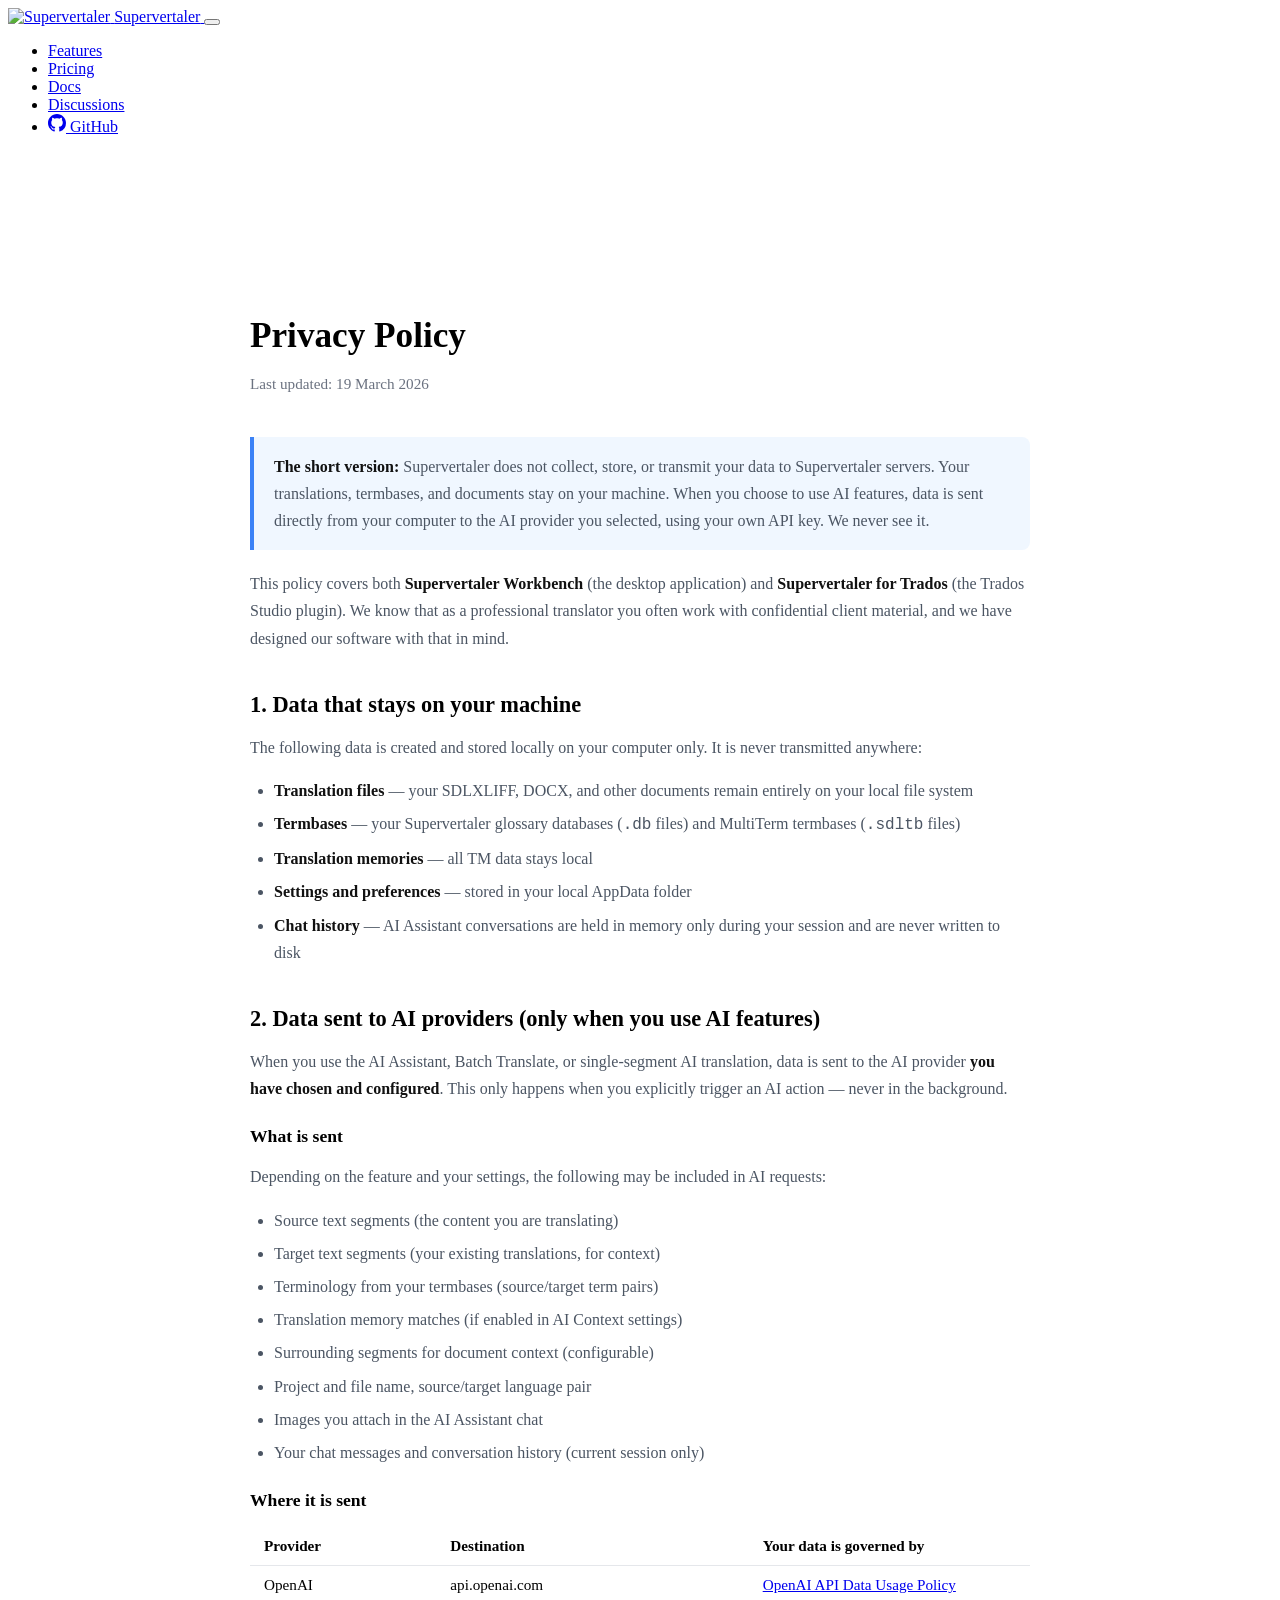
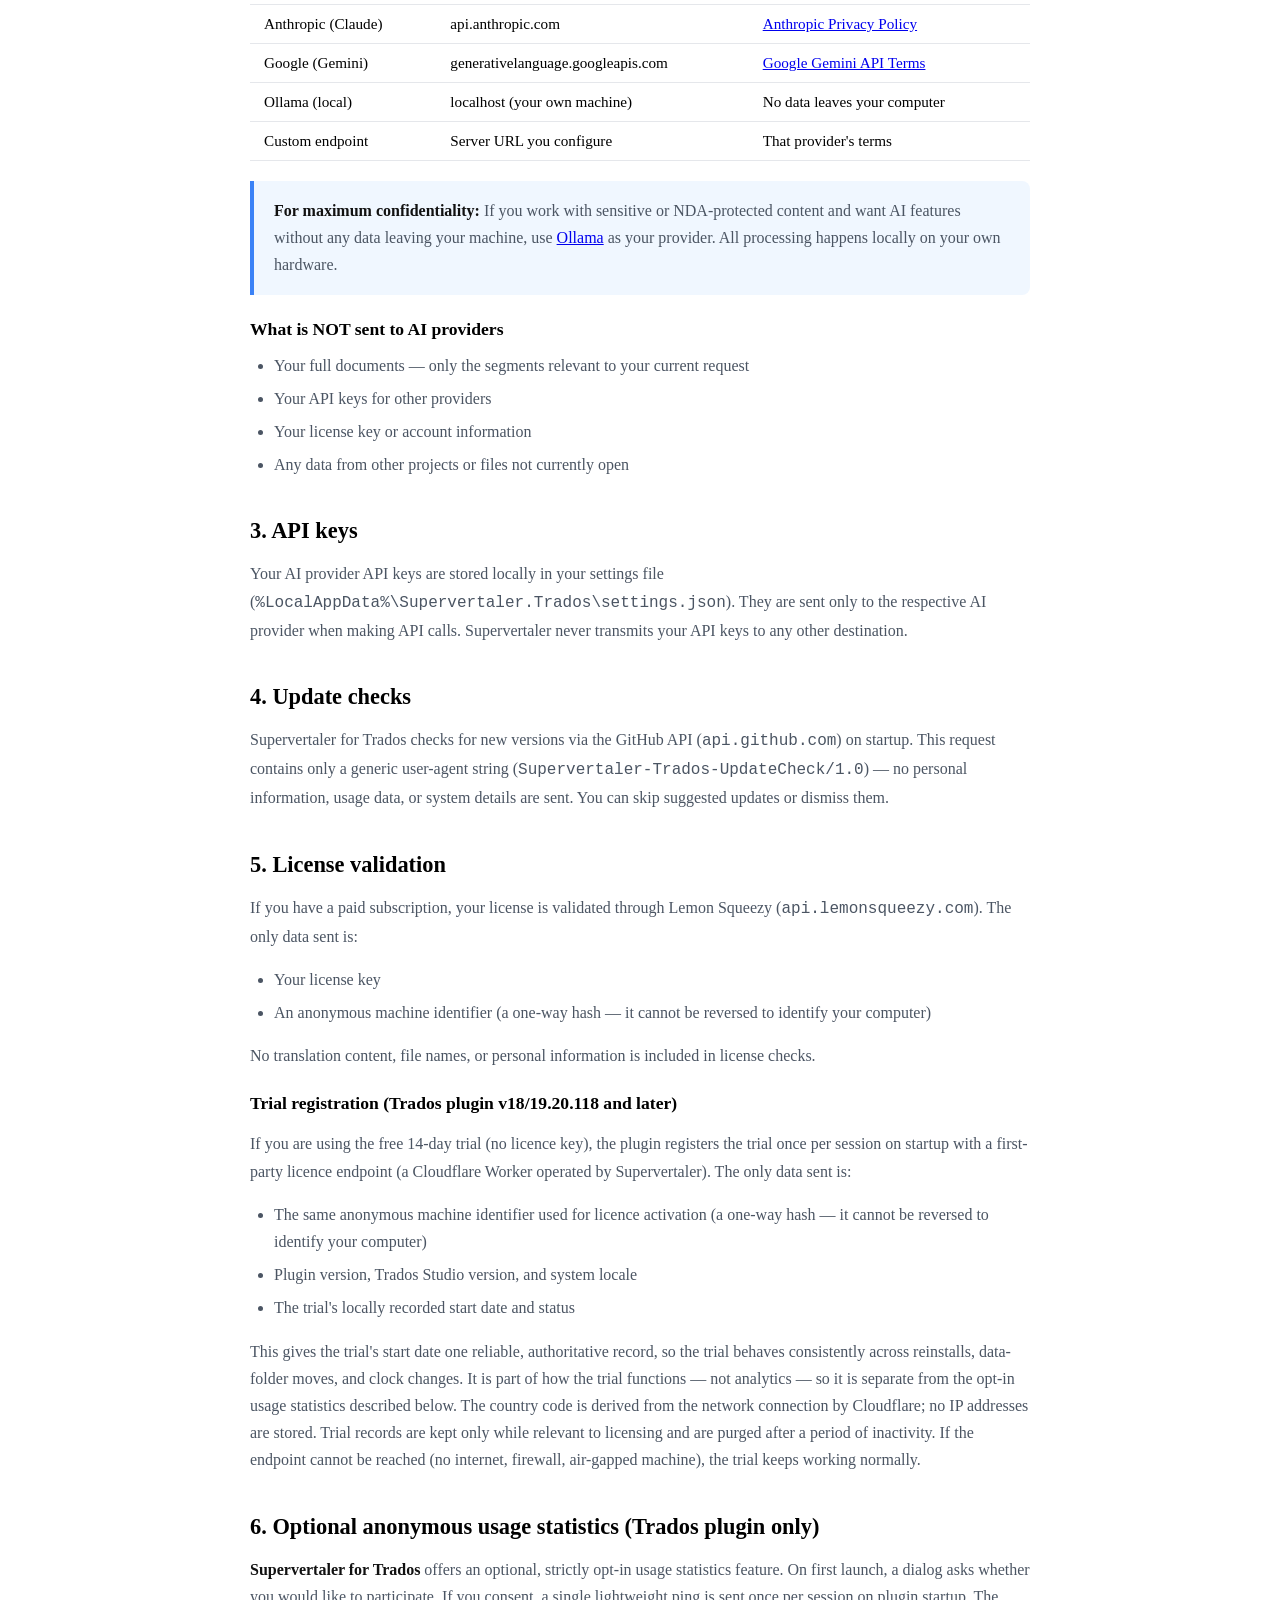
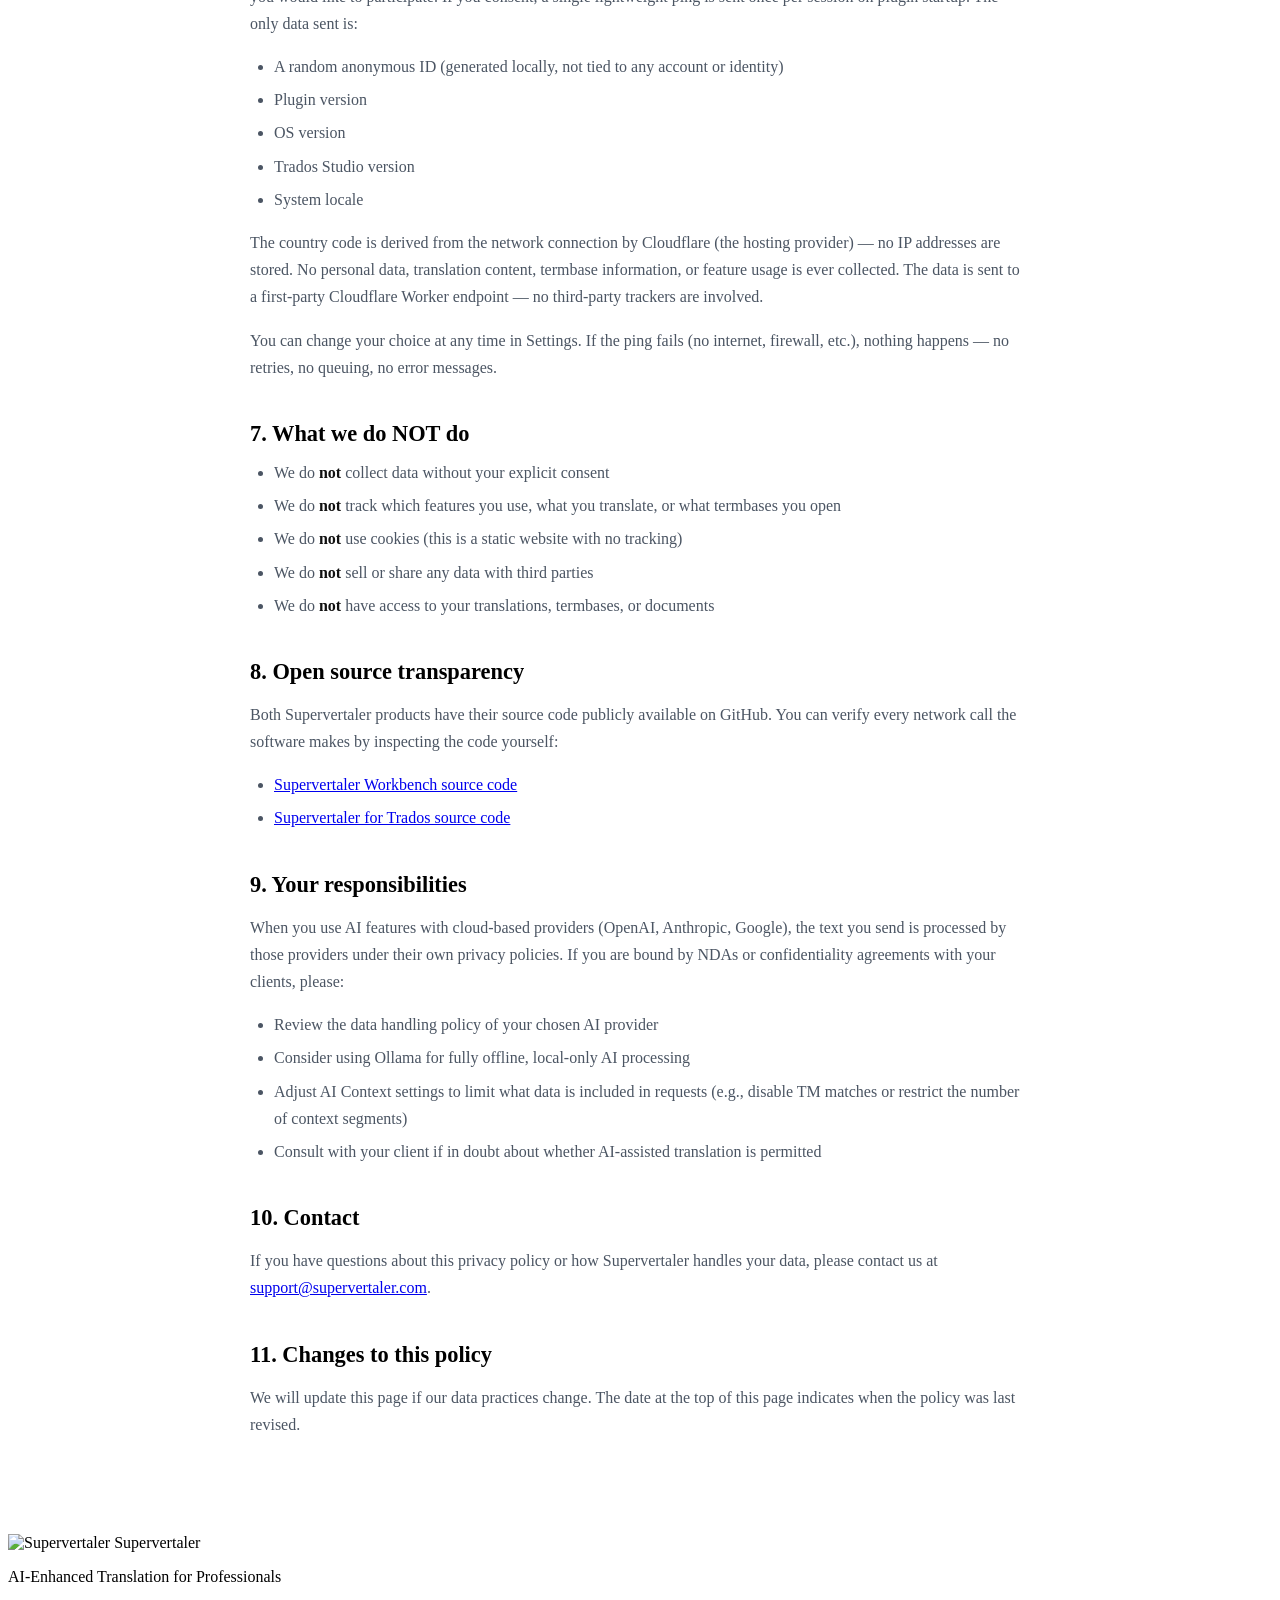
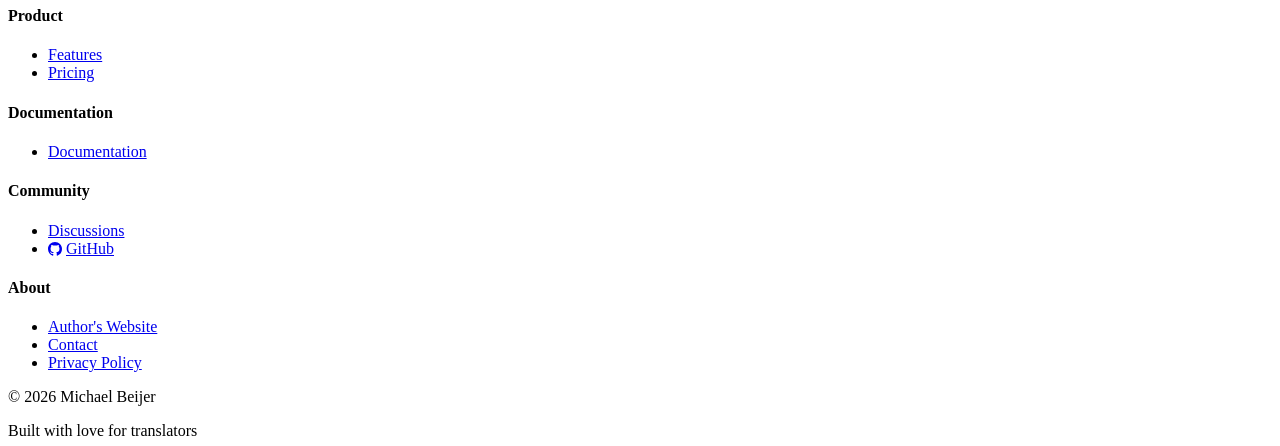
==== docs/privacy/index.html @ cf91b393 "Website: one product on the front page, not a choice between two supervertaler.com presented Workben" ====
<!DOCTYPE html>
<html lang="en">

<head>
    <meta charset="UTF-8">
    <meta name="viewport" content="width=device-width, initial-scale=1.0">
    <meta name="description"
        content="Supervertaler Privacy Policy - How we handle your data, what stays on your machine, and what is sent to third-party AI providers.">
    <meta name="author" content="Michael Beijer">

    <title>Privacy Policy - Supervertaler</title>

    <!-- Favicons -->
    <link rel="icon" type="image/x-icon" href="../favicon.ico">
    <link rel="apple-touch-icon" href="../apple-touch-icon.png">
    <link rel="manifest" href="../site.webmanifest">

    <link rel="stylesheet" href="../styles.css?v=2.0.0">
    <link rel="preconnect" href="https://fonts.googleapis.com">
    <link rel="preconnect" href="https://fonts.gstatic.com" crossorigin>
    <link href="https://fonts.googleapis.com/css2?family=Inter:wght@300;400;500;600;700;800&display=swap"
        rel="stylesheet">
    <style>
        .privacy-content { max-width: 780px; margin: 0 auto; padding: 140px 20px 80px; }
        .privacy-content h1 { font-size: 2.2rem; margin-bottom: 8px; }
        .privacy-content .last-updated { color: var(--text-secondary, #6b7280); margin-bottom: 40px; font-size: 0.95rem; }
        .privacy-content h2 { font-size: 1.4rem; margin-top: 40px; margin-bottom: 12px; color: var(--text-primary); }
        .privacy-content h3 { font-size: 1.1rem; margin-top: 24px; margin-bottom: 8px; }
        .privacy-content p, .privacy-content li { font-size: 1rem; line-height: 1.7; color: var(--text-secondary, #4b5563); }
        .privacy-content ul { padding-left: 24px; margin: 12px 0; }
        .privacy-content li { margin-bottom: 6px; }
        .privacy-content strong { color: var(--text-primary, #111); }
        .privacy-content .highlight-box { background: var(--surface, #f0f7ff); border-left: 4px solid var(--primary, #3b82f6); padding: 16px 20px; border-radius: 0 8px 8px 0; margin: 20px 0; }
        .privacy-content .highlight-box p { margin: 0; }
        .privacy-content table { width: 100%; border-collapse: collapse; margin: 16px 0; font-size: 0.95rem; }
        .privacy-content th, .privacy-content td { text-align: left; padding: 10px 14px; border-bottom: 1px solid var(--border, #e5e7eb); }
        .privacy-content th { color: var(--text-primary); font-weight: 600; }
        .privacy-content td { color: var(--text-secondary); }
    </style>
</head>

<body>
    <!-- Navigation -->
    <nav class="navbar" id="top">
        <div class="container">
            <a href="../" class="nav-brand">
                <img src="../sv-icon.svg" alt="Supervertaler" class="logo-img" width="40" height="40">
                <span class="brand-name">Supervertaler</span>
            </a>
            <button class="mobile-menu-toggle" aria-label="Toggle menu">
                <span></span>
                <span></span>
                <span></span>
            </button>
            <ul class="nav-menu">
                <li><a href="/#features">Features</a></li>
                <li><a href="/#pricing">Pricing</a></li>
                <li><a href="https://docs.supervertaler.com/trados/" target="_blank">Docs</a></li>
                <li><a href="https://github.com/orgs/Supervertaler/discussions" target="_blank">Discussions</a></li>
                <li class="nav-action">
                    <a href="https://github.com/Supervertaler/Supervertaler-for-Trados" target="_blank"
                        class="nav-icon-link" aria-label="GitHub Repository">
                        <svg class="nav-icon" width="18" height="18" viewBox="0 0 16 16" fill="currentColor"
                            aria-hidden="true" focusable="false">
                            <path
                                d="M8 0C3.58 0 0 3.58 0 8c0 3.54 2.29 6.53 5.47 7.59.4.07.55-.17.55-.38 0-.19-.01-.82-.01-1.49-2.01.37-2.53-.49-2.69-.94-.09-.23-.48-.94-.82-1.13-.28-.15-.68-.52-.01-.53.63-.01 1.08.58 1.23.82.72 1.21 1.87.87 2.33.66.07-.52.28-.87.51-1.07-1.78-.2-3.64-.89-3.64-3.95 0-.87.31-1.59.82-2.15-.08-.2-.36-1.02.08-2.12 0 0 .67-.21 2.2.82.64-.18 1.32-.27 2-.27.68 0 1.36.09 2 .27 1.53-1.04 2.2-.82 2.2-.82.44 1.1.16 1.92.08 2.12.51.56.82 1.27.82 2.15 0 3.07-1.87 3.75-3.65 3.95.29.25.54.73.54 1.48 0 1.07-.01 1.93-.01 2.2 0 .21.15.46.55.38A8.013 8.013 0 0016 8c0-4.42-3.58-8-8-8z" />
                        </svg> GitHub
                    </a>
                </li>
            </ul>
        </div>
    </nav>

    <div class="privacy-content">
        <h1>Privacy Policy</h1>
        <p class="last-updated">Last updated: 19 March 2026</p>

        <div class="highlight-box">
            <p><strong>The short version:</strong> Supervertaler does not collect, store, or transmit your data to
                Supervertaler servers. Your translations, termbases, and documents stay on your machine. When you
                choose to use AI features, data is sent directly from your computer to the AI provider you selected,
                using your own API key. We never see it.</p>
        </div>

        <p>This policy covers both <strong>Supervertaler Workbench</strong> (the desktop application) and
            <strong>Supervertaler for Trados</strong> (the Trados Studio plugin). We know that as a professional
            translator you often work with confidential client material, and we have designed our software with that
            in mind.</p>

        <h2>1. Data that stays on your machine</h2>

        <p>The following data is created and stored locally on your computer only. It is never transmitted anywhere:</p>

        <ul>
            <li><strong>Translation files</strong> &mdash; your SDLXLIFF, DOCX, and other documents remain entirely
                on your local file system</li>
            <li><strong>Termbases</strong> &mdash; your Supervertaler glossary databases (<code>.db</code> files) and
                MultiTerm termbases (<code>.sdltb</code> files)</li>
            <li><strong>Translation memories</strong> &mdash; all TM data stays local</li>
            <li><strong>Settings and preferences</strong> &mdash; stored in your local AppData folder</li>
            <li><strong>Chat history</strong> &mdash; AI Assistant conversations are held in memory only during your
                session and are never written to disk</li>
        </ul>

        <h2>2. Data sent to AI providers (only when you use AI features)</h2>

        <p>When you use the AI Assistant, Batch Translate, or single-segment AI translation, data is sent to the AI
            provider <strong>you have chosen and configured</strong>. This only happens when you explicitly trigger
            an AI action &mdash; never in the background.</p>

        <h3>What is sent</h3>

        <p>Depending on the feature and your settings, the following may be included in AI requests:</p>

        <ul>
            <li>Source text segments (the content you are translating)</li>
            <li>Target text segments (your existing translations, for context)</li>
            <li>Terminology from your termbases (source/target term pairs)</li>
            <li>Translation memory matches (if enabled in AI Context settings)</li>
            <li>Surrounding segments for document context (configurable)</li>
            <li>Project and file name, source/target language pair</li>
            <li>Images you attach in the AI Assistant chat</li>
            <li>Your chat messages and conversation history (current session only)</li>
        </ul>

        <h3>Where it is sent</h3>

        <table>
            <thead>
                <tr>
                    <th>Provider</th>
                    <th>Destination</th>
                    <th>Your data is governed by</th>
                </tr>
            </thead>
            <tbody>
                <tr>
                    <td>OpenAI</td>
                    <td>api.openai.com</td>
                    <td><a href="https://openai.com/policies/api-data-usage-policies" target="_blank" rel="noopener">OpenAI API Data Usage Policy</a></td>
                </tr>
                <tr>
                    <td>Anthropic (Claude)</td>
                    <td>api.anthropic.com</td>
                    <td><a href="https://www.anthropic.com/policies/privacy" target="_blank" rel="noopener">Anthropic Privacy Policy</a></td>
                </tr>
                <tr>
                    <td>Google (Gemini)</td>
                    <td>generativelanguage.googleapis.com</td>
                    <td><a href="https://ai.google.dev/gemini-api/terms" target="_blank" rel="noopener">Google Gemini API Terms</a></td>
                </tr>
                <tr>
                    <td>Ollama (local)</td>
                    <td>localhost (your own machine)</td>
                    <td>No data leaves your computer</td>
                </tr>
                <tr>
                    <td>Custom endpoint</td>
                    <td>Server URL you configure</td>
                    <td>That provider's terms</td>
                </tr>
            </tbody>
        </table>

        <div class="highlight-box">
            <p><strong>For maximum confidentiality:</strong> If you work with sensitive or NDA-protected content and
                want AI features without any data leaving your machine, use
                <a href="https://ollama.com" target="_blank" rel="noopener">Ollama</a> as your provider. All
                processing happens locally on your own hardware.</p>
        </div>

        <h3>What is NOT sent to AI providers</h3>

        <ul>
            <li>Your full documents &mdash; only the segments relevant to your current request</li>
            <li>Your API keys for other providers</li>
            <li>Your license key or account information</li>
            <li>Any data from other projects or files not currently open</li>
        </ul>

        <h2>3. API keys</h2>

        <p>Your AI provider API keys are stored locally in your settings file
            (<code>%LocalAppData%\Supervertaler.Trados\settings.json</code>). They are sent only to
            the respective AI provider when making API calls. Supervertaler never transmits your API keys to
            any other destination.</p>

        <h2>4. Update checks</h2>

        <p>Supervertaler for Trados checks for new versions via the GitHub API
            (<code>api.github.com</code>) on startup. This request contains only a generic user-agent string
            (<code>Supervertaler-Trados-UpdateCheck/1.0</code>) &mdash; no personal information, usage data, or
            system details are sent. You can skip suggested updates or dismiss them.</p>

        <h2>5. License validation</h2>

        <p>If you have a paid subscription, your license is validated through Lemon Squeezy
            (<code>api.lemonsqueezy.com</code>). The only data sent is:</p>

        <ul>
            <li>Your license key</li>
            <li>An anonymous machine identifier (a one-way hash &mdash; it cannot be reversed to identify your
                computer)</li>
        </ul>

        <p>No translation content, file names, or personal information is included in license checks.</p>

        <h3>Trial registration (Trados plugin v18/19.20.118 and later)</h3>

        <p>If you are using the free 14-day trial (no licence key), the plugin registers the trial once
            per session on startup with a first-party licence endpoint (a Cloudflare Worker operated by
            Supervertaler). The only data sent is:</p>

        <ul>
            <li>The same anonymous machine identifier used for licence activation (a one-way hash &mdash;
                it cannot be reversed to identify your computer)</li>
            <li>Plugin version, Trados Studio version, and system locale</li>
            <li>The trial's locally recorded start date and status</li>
        </ul>

        <p>This gives the trial's start date one reliable, authoritative record, so the trial behaves
            consistently across reinstalls, data-folder moves, and clock changes. It is part of how the
            trial functions &mdash; not analytics &mdash; so it is separate from the opt-in usage
            statistics described below. The country code is derived from the network connection by
            Cloudflare; no IP addresses are stored. Trial records are kept only while relevant to
            licensing and are purged after a period of inactivity. If the endpoint cannot be reached
            (no internet, firewall, air-gapped machine), the trial keeps working normally.</p>

        <h2>6. Optional anonymous usage statistics (Trados plugin only)</h2>

        <p><strong>Supervertaler for Trados</strong> offers an optional, strictly opt-in usage statistics feature.
            On first launch, a dialog asks whether you would like to participate. If you consent, a single
            lightweight ping is sent once per session on plugin startup. The only data sent is:</p>

        <ul>
            <li>A random anonymous ID (generated locally, not tied to any account or identity)</li>
            <li>Plugin version</li>
            <li>OS version</li>
            <li>Trados Studio version</li>
            <li>System locale</li>
        </ul>

        <p>The country code is derived from the network connection by Cloudflare (the hosting provider) &mdash;
            no IP addresses are stored. No personal data, translation content, termbase information, or
            feature usage is ever collected. The data is sent to a first-party Cloudflare Worker endpoint
            &mdash; no third-party trackers are involved.</p>

        <p>You can change your choice at any time in Settings. If the ping fails (no internet, firewall, etc.),
            nothing happens &mdash; no retries, no queuing, no error messages.</p>

        <h2>7. What we do NOT do</h2>

        <ul>
            <li>We do <strong>not</strong> collect data without your explicit consent</li>
            <li>We do <strong>not</strong> track which features you use, what you translate, or what termbases you open</li>
            <li>We do <strong>not</strong> use cookies (this is a static website with no tracking)</li>
            <li>We do <strong>not</strong> sell or share any data with third parties</li>
            <li>We do <strong>not</strong> have access to your translations, termbases, or documents</li>
        </ul>

        <h2>8. Open source transparency</h2>

        <p>Both Supervertaler products have their source code publicly available on GitHub. You can verify every
            network call the software makes by inspecting the code yourself:</p>

        <ul>
            <li><a href="https://github.com/Supervertaler/Supervertaler-Workbench" target="_blank"
                    rel="noopener">Supervertaler Workbench source code</a></li>
            <li><a href="https://github.com/Supervertaler/Supervertaler-for-Trados" target="_blank"
                    rel="noopener">Supervertaler for Trados source code</a></li>
        </ul>

        <h2>9. Your responsibilities</h2>

        <p>When you use AI features with cloud-based providers (OpenAI, Anthropic, Google), the text you send is
            processed by those providers under their own privacy policies. If you are bound by NDAs or
            confidentiality agreements with your clients, please:</p>

        <ul>
            <li>Review the data handling policy of your chosen AI provider</li>
            <li>Consider using Ollama for fully offline, local-only AI processing</li>
            <li>Adjust AI Context settings to limit what data is included in requests (e.g., disable TM matches
                or restrict the number of context segments)</li>
            <li>Consult with your client if in doubt about whether AI-assisted translation is permitted</li>
        </ul>

        <h2>10. Contact</h2>

        <p>If you have questions about this privacy policy or how Supervertaler handles your data, please contact
            us at <a href="mailto:support@supervertaler.com">support@supervertaler.com</a>.</p>

        <h2>11. Changes to this policy</h2>

        <p>We will update this page if our data practices change. The date at the top of this page indicates when
            the policy was last revised.</p>
    </div>

    <footer class="footer">
        <div class="container">
            <div class="footer-content">
                <div class="footer-brand">
                    <img src="../sv-icon.svg" alt="Supervertaler" class="logo-img" width="32" height="32">
                    <span class="brand-name">Supervertaler</span>
                    <p class="footer-tagline">AI-Enhanced Translation for Professionals</p>
                </div>
                <div class="footer-links">
                    <div class="footer-column">
                        <h4>Product</h4>
                        <ul>
                            <li><a href="/#features">Features</a></li>
                            <li><a href="/#pricing">Pricing</a></li>
                        </ul>
                    </div>
                    <div class="footer-column">
                        <h4>Documentation</h4>
                        <ul>
                            <li><a href="https://docs.supervertaler.com/trados/" target="_blank">Documentation</a></li>
                        </ul>
                    </div>
                    <div class="footer-column">
                        <h4>Community</h4>
                        <ul>
                            <li><a href="https://github.com/orgs/Supervertaler/discussions" target="_blank" title="Supervertaler Discussions">Discussions</a></li>
                            <li><a href="https://github.com/Supervertaler" target="_blank"><svg width="14" height="14" viewBox="0 0 16 16" fill="currentColor" aria-hidden="true" style="vertical-align: -2px; margin-right: 4px;"><path d="M8 0C3.58 0 0 3.58 0 8c0 3.54 2.29 6.53 5.47 7.59.4.07.55-.17.55-.38 0-.19-.01-.82-.01-1.49-2.01.37-2.53-.49-2.69-.94-.09-.23-.48-.94-.82-1.13-.28-.15-.68-.52-.01-.53.63-.01 1.08.58 1.23.82.72 1.21 1.87.87 2.33.66.07-.52.28-.87.51-1.07-1.78-.2-3.64-.89-3.64-3.95 0-.87.31-1.59.82-2.15-.08-.2-.36-1.02.08-2.12 0 0 .67-.21 2.2.82.64-.18 1.32-.27 2-.27.68 0 1.36.09 2 .27 1.53-1.04 2.2-.82 2.2-.82.44 1.1.16 1.92.08 2.12.51.56.82 1.27.82 2.15 0 3.07-1.87 3.75-3.65 3.95.29.25.54.73.54 1.48 0 1.07-.01 1.93-.01 2.2 0 .21.15.46.55.38A8.013 8.013 0 0016 8c0-4.42-3.58-8-8-8z"/></svg>GitHub</a></li>
                        </ul>
                    </div>
                    <div class="footer-column">
                        <h4>About</h4>
                        <ul>
                            <li><a href="https://beijer.uk" target="_blank">Author's Website</a></li>
                            <li><a href="https://beijer.uk/contact/" target="_blank">Contact</a></li>
                            <li><a href="../privacy/">Privacy Policy</a></li>
                        </ul>
                    </div>
                </div>
            </div>
            <div class="footer-bottom">
                <p>&copy; 2026 Michael Beijer</p>
                <p class="footer-tech">Built with love for translators</p>
            </div>
        </div>
    </footer>

    <script src="../script.js?v=2.0.0"></script>
</body>

</html>
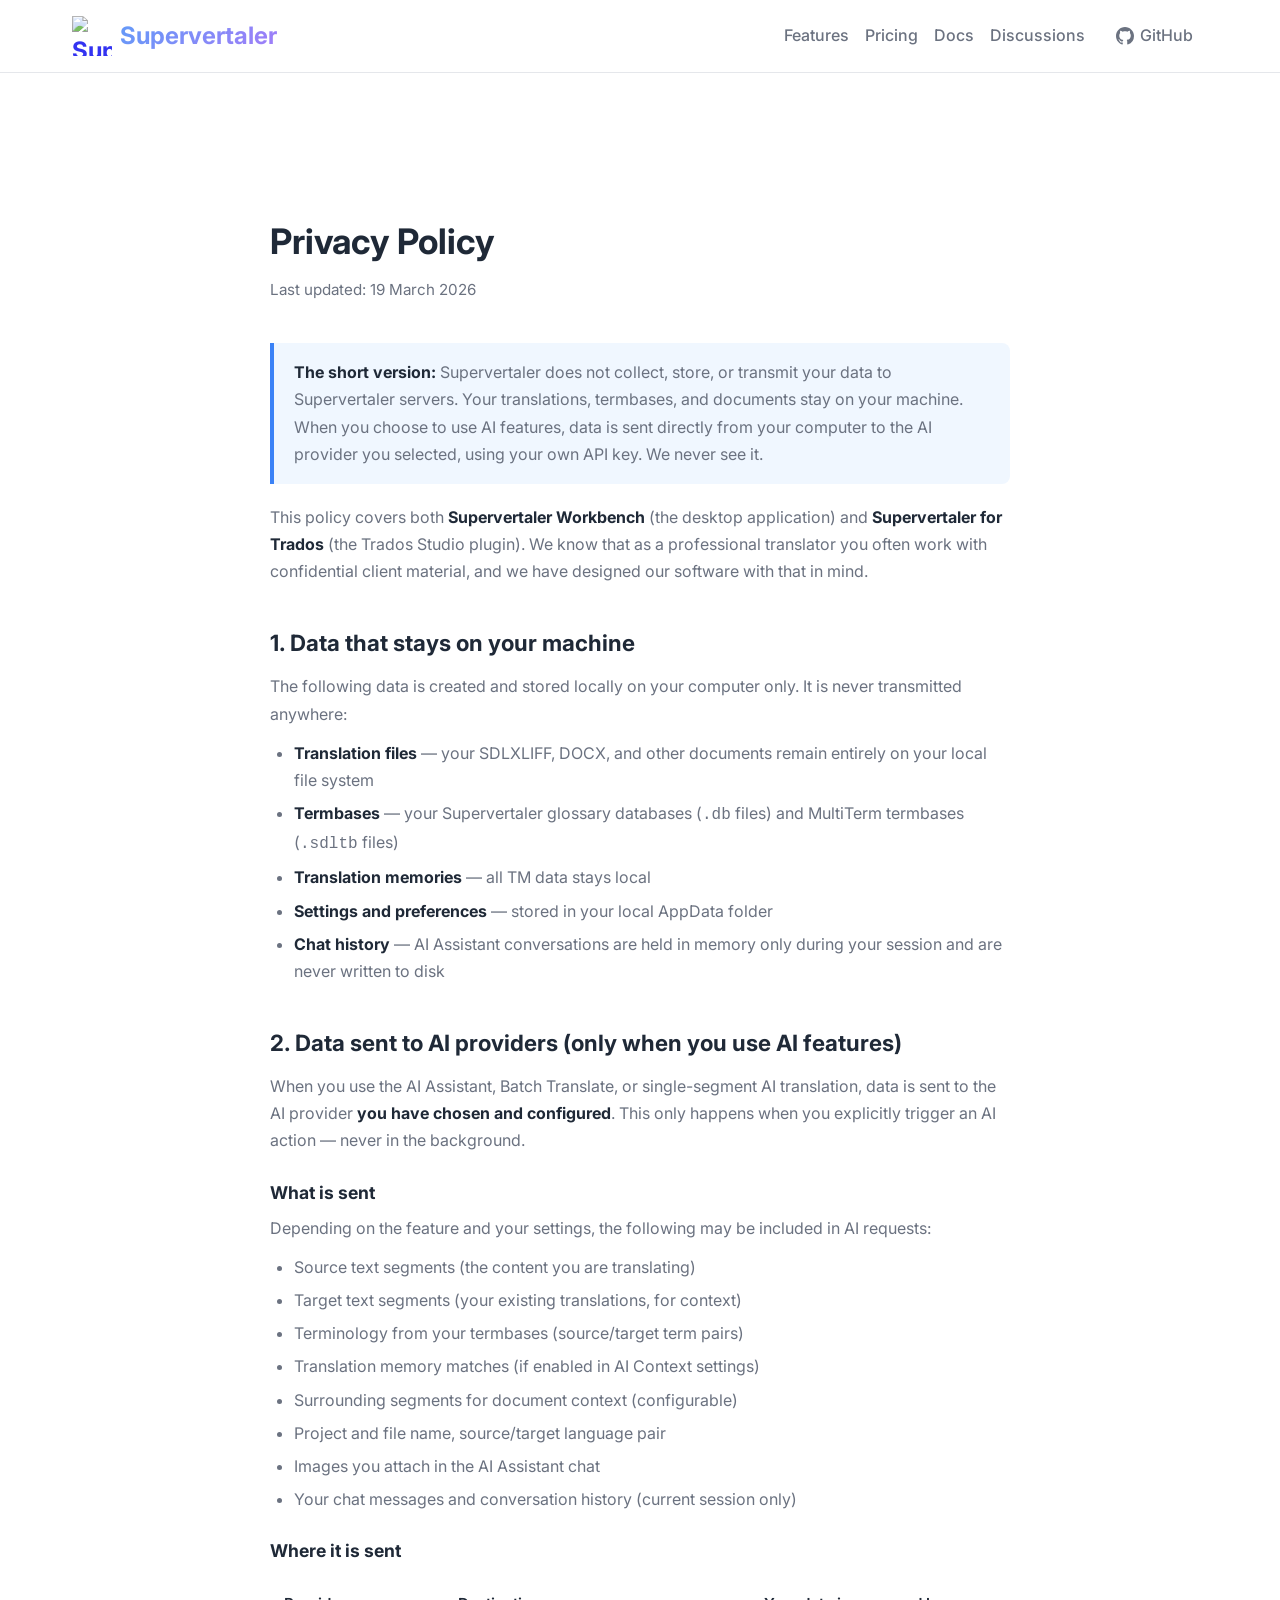
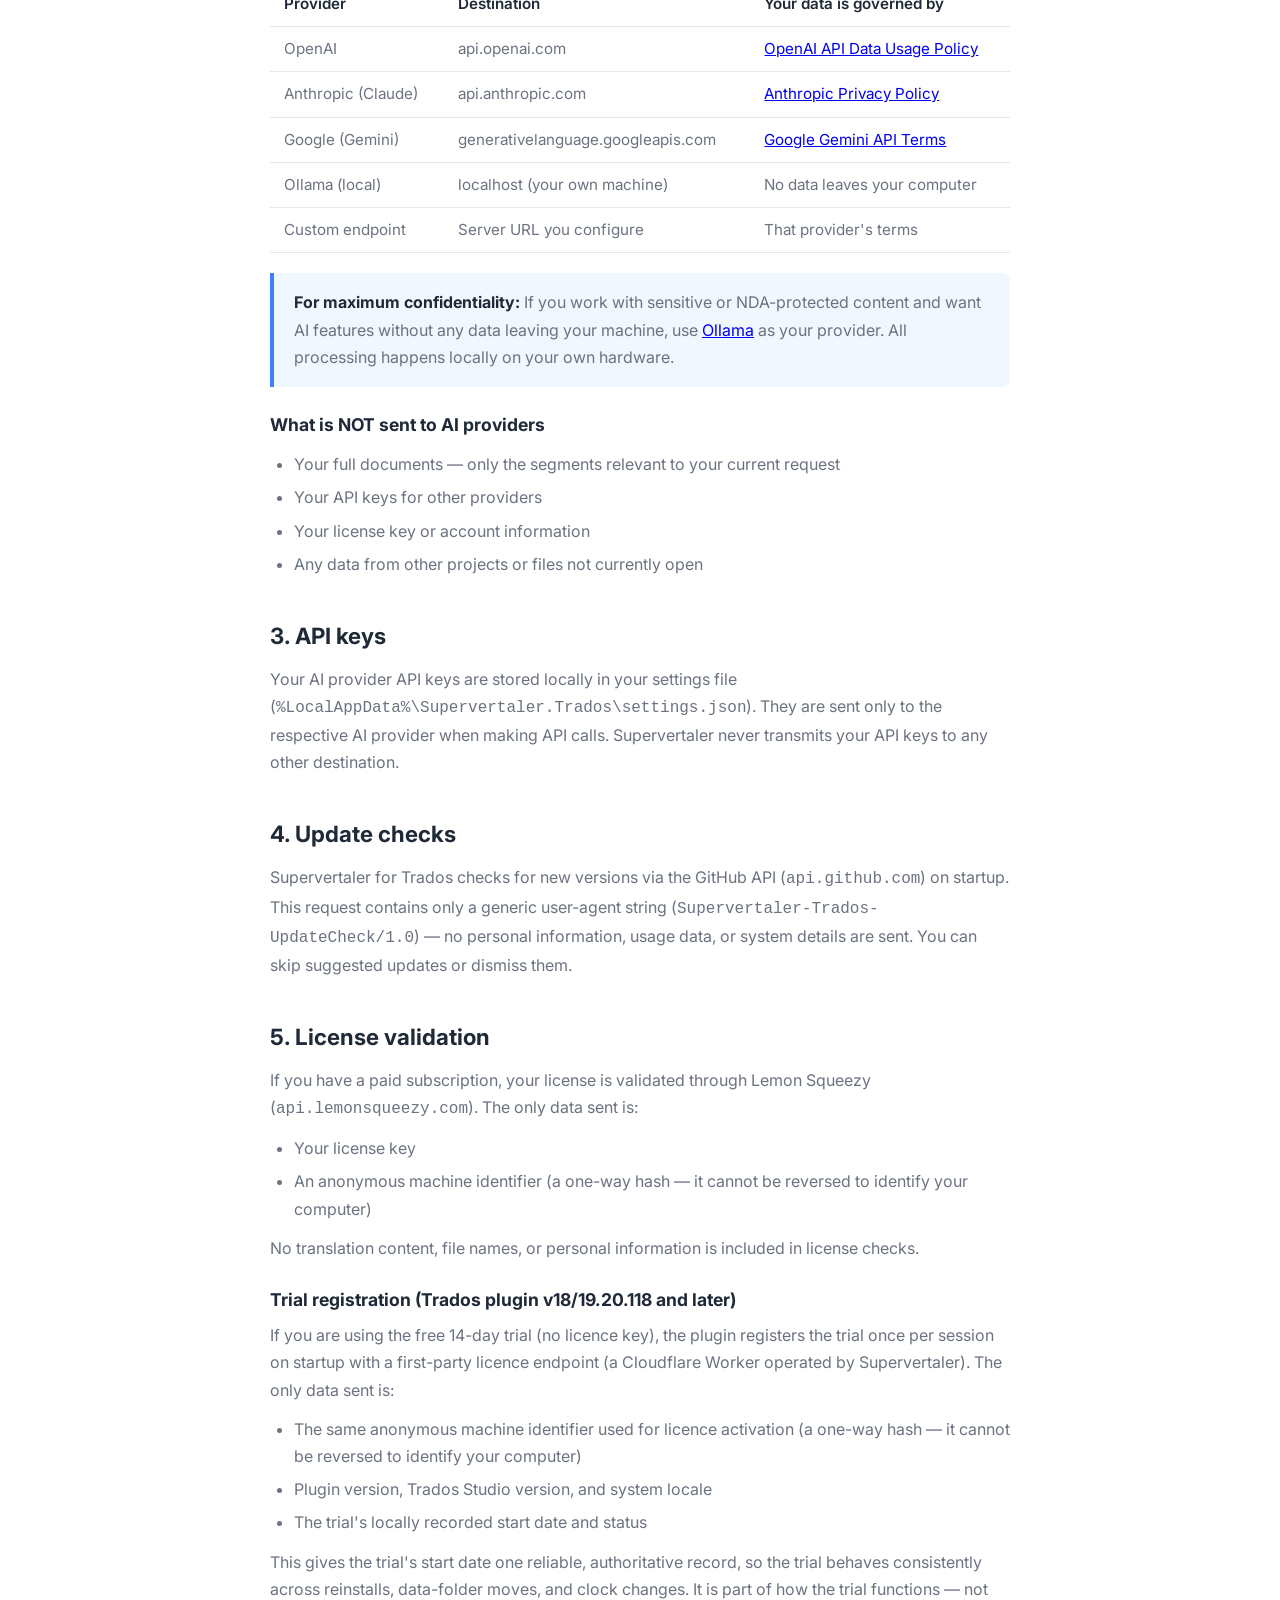
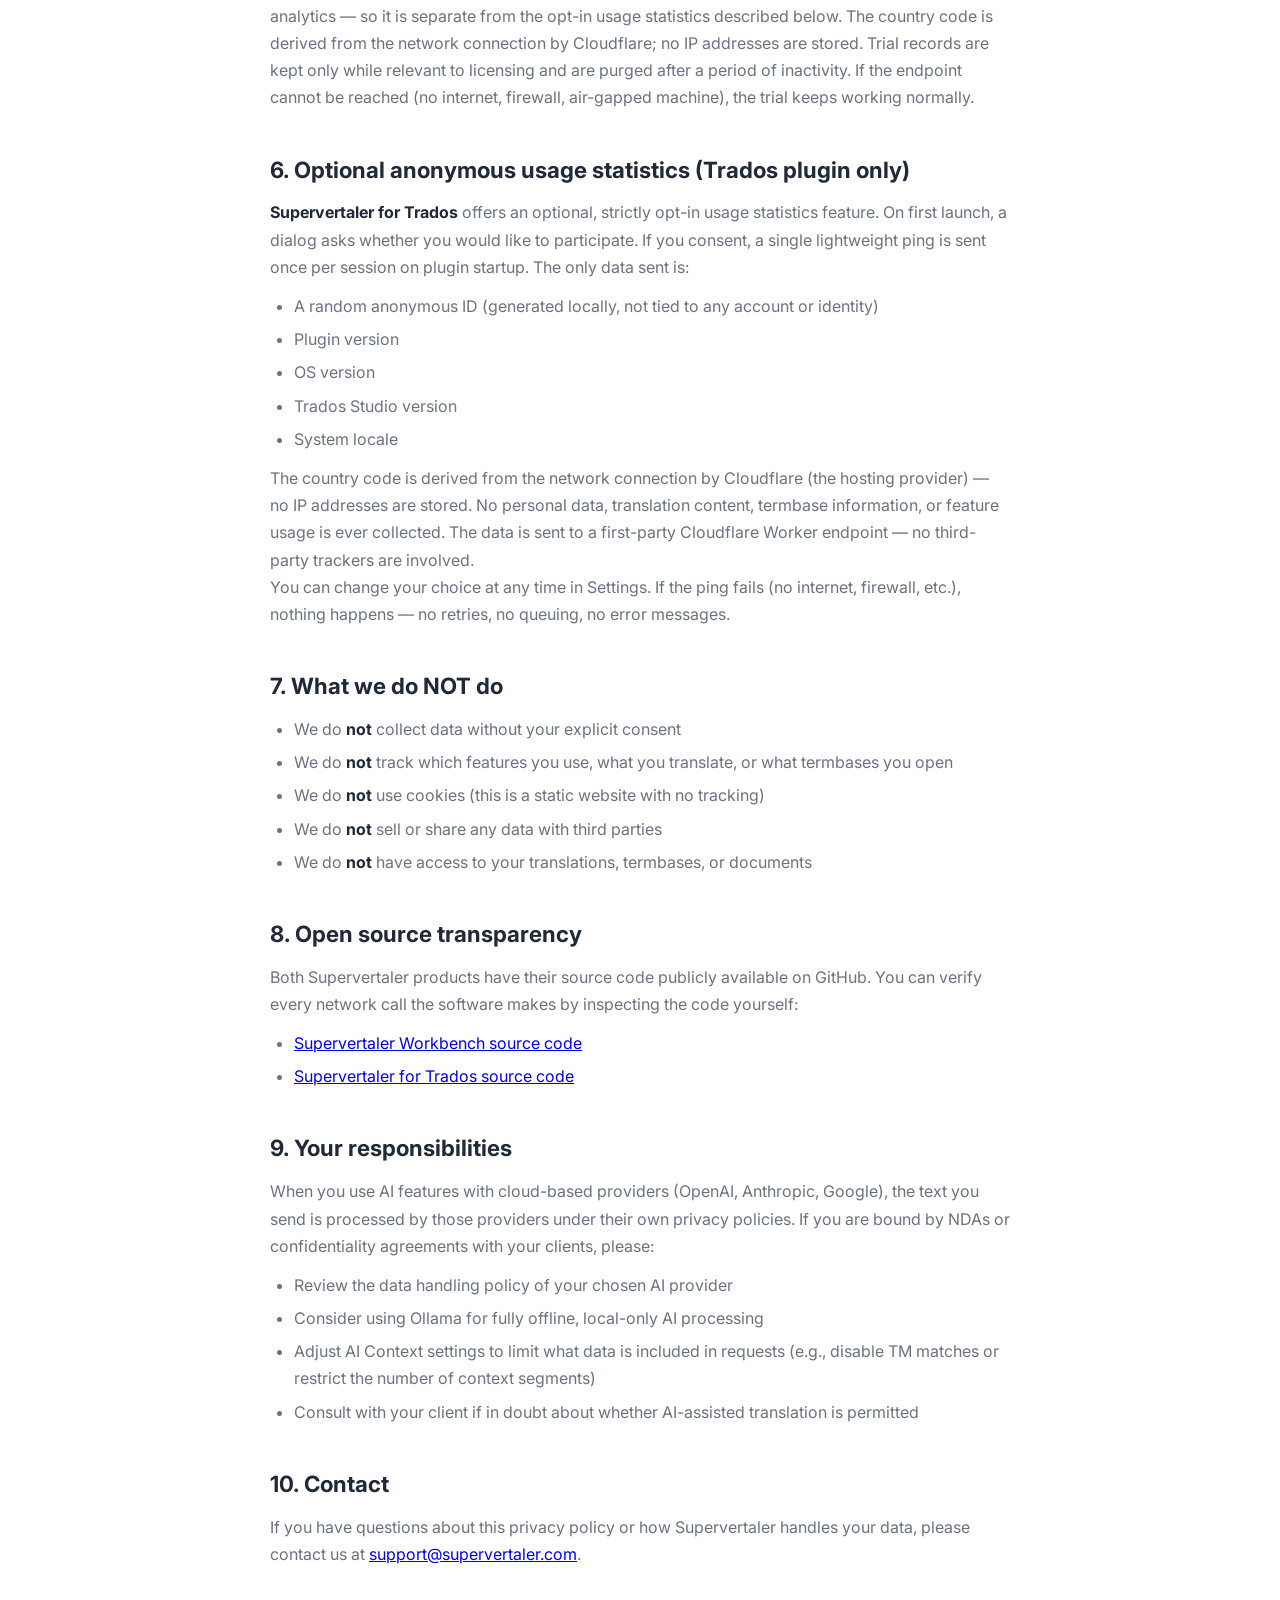
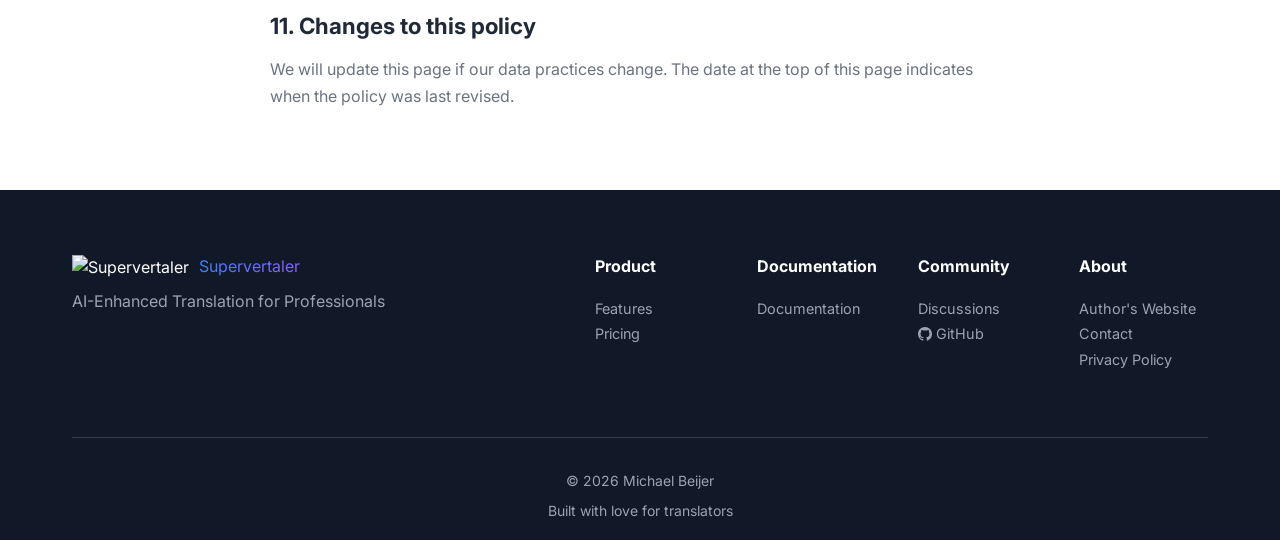
==== commit 8fdd9506: "Website: stop inline grid styles overriding the mobile layout On a phone the hero text sat in a 220p" ====
--- a/docs/privacy/index.html
+++ b/docs/privacy/index.html
@@ -15,7 +15,7 @@
     <link rel="apple-touch-icon" href="../apple-touch-icon.png">
     <link rel="manifest" href="../site.webmanifest">
 
-    <link rel="stylesheet" href="../styles.css?v=2.0.0">
+    <link rel="stylesheet" href="../styles.css?v=2.2.0">
     <link rel="preconnect" href="https://fonts.googleapis.com">
     <link rel="preconnect" href="https://fonts.gstatic.com" crossorigin>
     <link href="https://fonts.googleapis.com/css2?family=Inter:wght@300;400;500;600;700;800&display=swap"
--- a/docs/styles.css
+++ b/docs/styles.css
@@ -0,0 +1,1735 @@
+/* =============================================
+   Supervertaler Website Styles
+   Modern, clean design with gradient accents
+   ============================================= */
+
+:root {
+    /* Colors */
+    --primary: #3b82f6;
+    --primary-dark: #2563eb;
+    --secondary: #8b5cf6;
+    --accent: #ec4899;
+    --success: #10b981;
+    --warning: #f59e0b;
+    
+    --text-primary: #1f2937;
+    --text-secondary: #6b7280;
+    --text-light: #9ca3af;
+    
+    --bg-primary: #ffffff;
+    --bg-secondary: #f9fafb;
+    --bg-dark: #111827;
+    
+    --border: #e5e7eb;
+    --border-light: #f3f4f6;
+    
+    /* Spacing */
+    --spacing-xs: 0.5rem;
+    --spacing-sm: 1rem;
+    --spacing-md: 2rem;
+    --spacing-lg: 4rem;
+    --spacing-xl: 6rem;
+    
+    /* Border radius */
+    --radius-sm: 0.5rem;
+    --radius-md: 1rem;
+    --radius-lg: 1.5rem;
+    
+    /* Shadows */
+    --shadow-sm: 0 1px 2px 0 rgb(0 0 0 / 0.05);
+    --shadow-md: 0 4px 6px -1px rgb(0 0 0 / 0.1), 0 2px 4px -2px rgb(0 0 0 / 0.1);
+    --shadow-lg: 0 10px 15px -3px rgb(0 0 0 / 0.1), 0 4px 6px -4px rgb(0 0 0 / 0.1);
+    --shadow-xl: 0 20px 25px -5px rgb(0 0 0 / 0.1), 0 8px 10px -6px rgb(0 0 0 / 0.1);
+}
+
+/* =============================================
+   Reset & Base Styles
+   ============================================= */
+
+* {
+    margin: 0;
+    padding: 0;
+    box-sizing: border-box;
+}
+
+html {
+    scroll-behavior: smooth;
+}
+
+body {
+    font-family: 'Inter', -apple-system, BlinkMacSystemFont, 'Segoe UI', Roboto, sans-serif;
+    color: var(--text-primary);
+    background: var(--bg-primary);
+    line-height: 1.6;
+    font-size: 16px;
+}
+
+.container {
+    max-width: 1200px;
+    margin: 0 auto;
+    padding: 0 var(--spacing-md);
+}
+
+/* =============================================
+   Navigation
+   ============================================= */
+
+.navbar {
+    position: sticky;
+    top: 0;
+    z-index: 1000;
+    background: rgba(255, 255, 255, 0.95);
+    backdrop-filter: blur(10px);
+    border-bottom: 1px solid var(--border);
+    padding: var(--spacing-sm) 0;
+}
+
+.navbar .container {
+    display: flex;
+    justify-content: space-between;
+    align-items: center;
+}
+
+.nav-brand {
+    display: flex;
+    align-items: center;
+    gap: var(--spacing-xs);
+    font-size: 1.5rem;
+    font-weight: 700;
+    text-decoration: none !important;
+    transition: opacity 0.2s;
+    cursor: pointer;
+    margin-right: var(--spacing-md);
+}
+
+.nav-brand:hover,
+.nav-brand:visited,
+.nav-brand:active,
+.nav-brand:focus,
+.nav-brand:link {
+    text-decoration: none !important;
+    opacity: 0.8;
+}
+
+.nav-brand * {
+    text-decoration: none !important;
+}
+
+.logo {
+    font-size: 2rem;
+    text-decoration: none !important;
+    vertical-align: middle;
+    margin-right: 0;
+}
+
+.logo-img {
+    width: 40px;
+    height: 40px;
+    object-fit: contain;
+}
+
+.brand-name {
+    background: linear-gradient(135deg, var(--primary), var(--secondary));
+    -webkit-background-clip: text;
+    -webkit-text-fill-color: transparent;
+    background-clip: text;
+}
+
+.nav-menu {
+    display: flex;
+    list-style: none;
+    gap: var(--spacing-sm);
+    align-items: center;
+}
+
+.nav-menu li {
+    display: flex;
+    align-items: center;
+}
+
+@media (min-width: 769px) {
+    .nav-menu li.nav-action + li.nav-action {
+        margin-left: 0.25rem;
+    }
+}
+
+.nav-menu a {
+    color: var(--text-secondary);
+    text-decoration: none;
+    font-weight: 500;
+    transition: color 0.2s;
+}
+
+.nav-menu a:hover {
+    color: var(--primary);
+}
+
+.nav-menu a.nav-discussions {
+    background: linear-gradient(135deg, #ec4899 0%, #8b5cf6 100%);
+    color: white;
+    display: inline-flex;
+    align-items: center;
+    justify-content: center;
+    height: 36px;
+    line-height: 1;
+    white-space: nowrap;
+    padding: 0 1rem;
+    border-radius: 0.5rem;
+    font-weight: 600;
+    transition: all 0.3s ease;
+}
+
+.nav-menu a.nav-discussions:hover {
+    color: white;
+    transform: scale(1.05);
+    box-shadow: 0 4px 12px rgba(236, 72, 153, 0.4);
+}
+
+/* Navbar version + icon buttons */
+.nav-menu a.nav-version {
+    display: inline-flex;
+    align-items: center;
+    justify-content: center;
+    height: 36px;
+    font-weight: 700;
+    font-size: 0.9rem;
+    color: var(--text-secondary);
+    border: 1px solid var(--border);
+    background: rgba(59, 130, 246, 0.08);
+    padding: 0.35rem 0.6rem;
+    border-radius: 999px;
+    line-height: 1;
+}
+
+.nav-menu a.nav-version:hover {
+    color: var(--primary);
+    border-color: rgba(59, 130, 246, 0.35);
+    background: rgba(59, 130, 246, 0.12);
+}
+
+.nav-menu a.nav-icon-link {
+    display: inline-flex;
+    align-items: center;
+    justify-content: center;
+    gap: 6px;
+    padding: 6px 14px;
+    border-radius: 10px;
+    border: 1px solid transparent;
+    color: var(--text-secondary);
+    transition: all 0.2s ease;
+}
+
+.nav-menu a.nav-icon-link:hover {
+    color: var(--text-primary);
+    background: rgba(17, 24, 39, 0.05);
+    border-color: rgba(17, 24, 39, 0.08);
+}
+
+.nav-icon {
+    display: block;
+}
+
+/* Mobile Menu Toggle */
+.mobile-menu-toggle {
+    display: none;
+    flex-direction: column;
+    gap: 5px;
+    background: transparent;
+    border: none;
+    cursor: pointer;
+    padding: 8px;
+    z-index: 1001;
+}
+
+.mobile-menu-toggle span {
+    width: 25px;
+    height: 3px;
+    background: var(--text-primary);
+    border-radius: 3px;
+    transition: all 0.3s ease;
+}
+
+.mobile-menu-toggle.active span:nth-child(1) {
+    transform: rotate(45deg) translate(6px, 6px);
+}
+
+.mobile-menu-toggle.active span:nth-child(2) {
+    opacity: 0;
+}
+
+.mobile-menu-toggle.active span:nth-child(3) {
+    transform: rotate(-45deg) translate(6px, -6px);
+}
+
+/* Mobile Responsive */
+@media (max-width: 768px) {
+    .mobile-menu-toggle {
+        display: flex !important;
+    }
+    
+    .nav-menu {
+        position: fixed;
+        top: 70px;
+        right: -100%;
+        width: 70%;
+        max-width: 300px;
+        height: calc(100vh - 70px);
+        background: white;
+        flex-direction: column;
+        gap: 0;
+        padding: var(--spacing-md) 0;
+        box-shadow: var(--shadow-xl);
+        transition: right 0.3s ease;
+        align-items: flex-start;
+    }
+    
+    .nav-menu.active {
+        right: 0;
+    }
+    
+    .nav-menu li {
+        width: 100%;
+    }
+    
+    .nav-menu a {
+        display: block;
+        padding: var(--spacing-sm) var(--spacing-md);
+        width: 100%;
+        border-bottom: 1px solid var(--border-light);
+    }
+
+    .nav-menu a:not(.nav-discussions):not(.nav-version):not(.nav-icon-link):hover {
+        background: var(--bg-secondary);
+    }
+
+    .nav-menu a.nav-discussions,
+    .nav-menu a.nav-version,
+    .nav-menu a.nav-icon-link {
+        display: flex;
+        width: calc(100% - (2 * var(--spacing-md)));
+        margin: 0 var(--spacing-md) var(--spacing-xs);
+        border-bottom: none;
+    }
+
+    .nav-menu a.nav-discussions,
+    .nav-menu a.nav-version {
+        justify-content: center;
+    }
+
+    .nav-menu a.nav-icon-link {
+        justify-content: center;
+    }
+}
+
+/* =============================================
+   Hero Section
+   ============================================= */
+
+.hero {
+    padding: var(--spacing-xl) 0;
+    background: linear-gradient(135deg, #f9fafb 0%, #ffffff 100%);
+}
+
+.hero .container {
+    display: grid;
+    grid-template-columns: 1fr 1fr;
+    gap: var(--spacing-lg);
+    align-items: center;
+    position: relative;
+}
+
+/* Wider visual column, for heroes whose screenshot needs the room.
+   This lives here rather than as an inline style on the page: an inline
+   grid-template-columns beats any stylesheet rule, so the max-width:768px
+   reset below could never take effect and the hero stayed a two-column
+   grid on phones - text squeezed into 5/12 of the screen next to an empty
+   column, because .hero-visual is display:none there. */
+.hero .container.hero-split {
+    grid-template-columns: 5fr 7fr;
+}
+
+.hero-content {
+    max-width: 600px;
+}
+
+.hero-title {
+    font-size: 3.5rem;
+    font-weight: 800;
+    line-height: 1.1;
+    margin-bottom: var(--spacing-md);
+}
+
+.gradient-text {
+    display: block;
+    background: linear-gradient(135deg, var(--primary), var(--secondary), var(--accent));
+    -webkit-background-clip: text;
+    -webkit-text-fill-color: transparent;
+    background-clip: text;
+}
+
+.hero-subtitle {
+    font-size: 1.25rem;
+    color: var(--text-secondary);
+    margin-bottom: var(--spacing-md);
+}
+
+.hero-buttons {
+    display: flex;
+    gap: var(--spacing-sm);
+    margin-bottom: var(--spacing-md);
+}
+
+.btn {
+    display: inline-flex;
+    align-items: center;
+    gap: var(--spacing-xs);
+    padding: 1rem 2rem;
+    border-radius: var(--radius-md);
+    font-weight: 600;
+    text-decoration: none;
+    transition: all 0.2s;
+    cursor: pointer;
+    border: none;
+    font-size: 1rem;
+}
+
+.btn-primary {
+    background: linear-gradient(135deg, var(--primary), var(--primary-dark));
+    color: white;
+    box-shadow: var(--shadow-md);
+}
+
+.btn-primary:hover {
+    transform: translateY(-2px);
+    box-shadow: var(--shadow-lg);
+}
+
+.btn-secondary {
+    background: var(--bg-primary);
+    color: var(--text-primary);
+    border: 2px solid var(--border);
+}
+
+.btn-secondary:hover {
+    border-color: var(--primary);
+    color: var(--primary);
+}
+
+.version-badges {
+    display: flex;
+    gap: var(--spacing-sm);
+}
+
+.badge {
+    display: inline-block;
+    padding: 0.5rem 1rem;
+    border-radius: var(--radius-sm);
+    font-size: 0.875rem;
+    font-weight: 600;
+}
+
+.badge-cat {
+    background: linear-gradient(135deg, #fef3c7, #fcd34d);
+    color: #92400e;
+}
+
+.badge-classic {
+    background: linear-gradient(135deg, #dbeafe, #93c5fd);
+    color: #1e3a8a;
+}
+
+.badge-new {
+    display: inline-block;
+    padding: 0.125rem 0.5rem;
+    border-radius: var(--radius-sm);
+    font-size: 0.75rem;
+    font-weight: 700;
+    background: linear-gradient(135deg, #fef3c7, #fcd34d);
+    color: #92400e;
+    margin-left: 0.5rem;
+    vertical-align: middle;
+}
+
+/* Hero Visual */
+.hero-visual {
+    display: flex;
+    justify-content: center;
+    align-items: center;
+}
+
+.feature-card-preview {
+    background: white;
+    border-radius: var(--radius-lg);
+    padding: var(--spacing-md);
+    box-shadow: var(--shadow-xl);
+    max-width: 400px;
+    width: 100%;
+}
+
+.preview-header {
+    display: flex;
+    gap: 0.5rem;
+    margin-bottom: var(--spacing-sm);
+}
+
+.preview-dot {
+    width: 12px;
+    height: 12px;
+    border-radius: 50%;
+    background: var(--border);
+}
+
+.preview-content {
+    display: flex;
+    flex-direction: column;
+    gap: var(--spacing-sm);
+}
+
+.preview-segment {
+    display: flex;
+    flex-direction: column;
+    gap: 0.25rem;
+}
+
+.preview-label {
+    font-size: 0.75rem;
+    font-weight: 600;
+    color: var(--text-light);
+    text-transform: uppercase;
+}
+
+.preview-text {
+    color: var(--text-primary);
+    font-size: 0.875rem;
+}
+
+.preview-image {
+    background: linear-gradient(135deg, #f3f4f6, #e5e7eb);
+    padding: var(--spacing-sm);
+    border-radius: var(--radius-sm);
+    text-align: center;
+    font-size: 0.875rem;
+    color: var(--text-secondary);
+}
+
+/* =============================================
+   About Section
+   ============================================= */
+
+.about {
+    padding: var(--spacing-xl) 0;
+    background: linear-gradient(135deg, #667eea 0%, #764ba2 100%);
+    color: white;
+}
+
+.about .section-title,
+.about .section-subtitle {
+    color: white;
+}
+
+.about-content {
+    max-width: 1000px;
+    margin: 0 auto;
+}
+
+.about-story {
+    display: grid;
+    gap: var(--spacing-md);
+}
+
+.about-card {
+    background: rgba(255, 255, 255, 0.1);
+    backdrop-filter: blur(10px);
+    padding: var(--spacing-md);
+    border-radius: var(--radius-lg);
+    border: 1px solid rgba(255, 255, 255, 0.2);
+    transition: all 0.3s;
+}
+
+.about-card:hover {
+    background: rgba(255, 255, 255, 0.15);
+    transform: translateY(-4px);
+}
+
+.about-icon {
+    font-size: 3rem;
+    margin-bottom: var(--spacing-sm);
+}
+
+.about-card h3 {
+    font-size: 1.5rem;
+    margin-bottom: var(--spacing-sm);
+    font-weight: 700;
+}
+
+.about-card p {
+    line-height: 1.7;
+    margin-bottom: var(--spacing-sm);
+    opacity: 0.95;
+}
+
+.about-highlight {
+    font-style: italic;
+    font-weight: 600;
+    color: #fbbf24;
+    margin-top: var(--spacing-sm);
+}
+
+.about-list {
+    list-style: none;
+    padding: 0;
+    margin: var(--spacing-sm) 0;
+}
+
+.about-list li {
+    padding: 0.5rem 0;
+    opacity: 0.95;
+}
+
+.highlight-card {
+    background: linear-gradient(135deg, rgba(59, 130, 246, 0.3) 0%, rgba(147, 51, 234, 0.3) 100%);
+    border: 2px solid rgba(255, 255, 255, 0.3);
+}
+
+.about-unique {
+    background: rgba(0, 0, 0, 0.2);
+    padding: var(--spacing-md);
+    border-radius: var(--radius-md);
+    margin-top: var(--spacing-sm);
+}
+
+.about-feature-title {
+    font-size: 1.25rem;
+    font-weight: 700;
+    color: #fbbf24;
+    margin-bottom: var(--spacing-sm);
+}
+
+.vision-card {
+    background: linear-gradient(135deg, rgba(236, 72, 153, 0.2) 0%, rgba(168, 85, 247, 0.2) 100%);
+    border: 2px solid rgba(255, 255, 255, 0.25);
+}
+
+.about-dialogue {
+    background: rgba(0, 0, 0, 0.3);
+    padding: var(--spacing-md);
+    border-radius: var(--radius-md);
+    border-left: 4px solid #fbbf24;
+    margin: var(--spacing-sm) 0;
+}
+
+.dialogue-ai {
+    margin: var(--spacing-sm) 0;
+    padding-left: var(--spacing-sm);
+}
+
+.dialogue-ai strong {
+    color: #fbbf24;
+}
+
+.dialogue-ai ul {
+    list-style: none;
+    padding-left: var(--spacing-md);
+    margin-top: 0.5rem;
+}
+
+.dialogue-ai li {
+    margin: 0.25rem 0;
+}
+
+.about-cta {
+    font-size: 1.1rem;
+    font-weight: 600;
+    text-align: center;
+    margin-top: var(--spacing-md);
+    color: #fbbf24;
+}
+
+.about-meta {
+    text-align: center;
+    margin-top: var(--spacing-lg);
+    padding-top: var(--spacing-md);
+    border-top: 1px solid rgba(255, 255, 255, 0.2);
+}
+
+.about-meta p {
+    margin: 0.5rem 0;
+    font-size: 1.1rem;
+    opacity: 0.9;
+}
+
+.about-name-note {
+    font-size: 0.95rem !important;
+    opacity: 0.7 !important;
+    margin-top: 1.5rem !important;
+    font-style: italic;
+}
+
+/* =============================================
+   AI-First Philosophy Section
+   ============================================= */
+
+.ai-philosophy {
+    padding: var(--spacing-xl) 0;
+    background: linear-gradient(135deg, #667eea 0%, #764ba2 100%);
+    color: white;
+}
+
+.ai-philosophy .section-title,
+.ai-philosophy .section-subtitle {
+    color: white;
+}
+
+.philosophy-content {
+    max-width: 1400px;
+    margin: 0 auto;
+}
+
+.philosophy-comparison {
+    display: grid;
+    grid-template-columns: repeat(auto-fit, minmax(450px, 1fr));
+    gap: var(--spacing-lg);
+    margin-bottom: var(--spacing-lg);
+}
+
+.comparison-column {
+    background: rgba(255, 255, 255, 0.1);
+    backdrop-filter: blur(10px);
+    padding: var(--spacing-md);
+    border-radius: var(--radius-lg);
+    border: 1px solid rgba(255, 255, 255, 0.2);
+}
+
+.comparison-column.ai-first {
+    background: rgba(255, 255, 255, 0.15);
+    border: 2px solid rgba(255, 255, 255, 0.4);
+}
+
+.comparison-column h3 {
+    font-size: 1.75rem;
+    margin-bottom: var(--spacing-sm);
+}
+
+.comparison-intro {
+    font-size: 1.1rem;
+    margin-bottom: var(--spacing-sm);
+    opacity: 0.95;
+}
+
+.comparison-list {
+    list-style: none;
+    margin: var(--spacing-md) 0;
+    padding: 0;
+}
+
+.comparison-list li {
+    padding: 0.4rem 0;
+    padding-left: 1.75rem;
+    position: relative;
+    line-height: 1.5;
+}
+
+.comparison-list li::before {
+    content: "•";
+    position: absolute;
+    left: 0.5rem;
+    top: 0.4rem;
+    font-size: 1.2rem;
+    line-height: 1;
+    color: rgba(255, 255, 255, 0.7);
+}
+
+.example-box {
+    background: rgba(0, 0, 0, 0.2);
+    padding: var(--spacing-md);
+    border-radius: var(--radius-md);
+    margin-top: var(--spacing-md);
+    border: 1px solid rgba(255, 255, 255, 0.1);
+}
+
+.example-box.highlight {
+    background: rgba(255, 255, 255, 0.1);
+    border: 2px solid rgba(255, 255, 255, 0.3);
+}
+
+.example-title {
+    font-weight: 600;
+    margin-bottom: 0.75rem;
+    color: rgba(255, 255, 255, 0.9);
+}
+
+.example-code {
+    font-family: 'Courier New', monospace;
+    font-size: 0.9rem;
+    line-height: 1.8;
+    display: block;
+    white-space: pre-wrap;
+}
+
+.philosophy-examples {
+    margin: var(--spacing-lg) 0;
+}
+
+.philosophy-examples h3 {
+    font-size: 2rem;
+    text-align: center;
+    margin-bottom: var(--spacing-md);
+}
+
+.examples-grid {
+    display: grid;
+    grid-template-columns: repeat(auto-fit, minmax(300px, 1fr));
+    gap: var(--spacing-md);
+    margin-top: var(--spacing-md);
+}
+
+.example-card {
+    background: rgba(255, 255, 255, 0.1);
+    backdrop-filter: blur(10px);
+    padding: var(--spacing-md);
+    border-radius: var(--radius-md);
+    border: 1px solid rgba(255, 255, 255, 0.2);
+    transition: transform 0.3s, box-shadow 0.3s;
+}
+
+.example-card:hover {
+    transform: translateY(-5px);
+    box-shadow: 0 10px 30px rgba(0, 0, 0, 0.3);
+}
+
+.example-icon {
+    font-size: 2.5rem;
+    margin-bottom: var(--spacing-sm);
+}
+
+.example-card h4 {
+    font-size: 1.25rem;
+    margin-bottom: var(--spacing-sm);
+}
+
+.example-before,
+.example-after {
+    margin: 0.5rem 0;
+    padding: 0.5rem;
+    border-radius: var(--radius-sm);
+    font-size: 0.9rem;
+}
+
+.example-before {
+    background: rgba(239, 68, 68, 0.2);
+    border-left: 3px solid #ef4444;
+}
+
+.example-after {
+    background: rgba(34, 197, 94, 0.2);
+    border-left: 3px solid #22c55e;
+}
+
+.example-before code,
+.example-after code {
+    font-family: 'Courier New', monospace;
+    font-size: 0.85rem;
+    opacity: 0.9;
+}
+
+.philosophy-conclusion {
+    background: rgba(255, 255, 255, 0.15);
+    backdrop-filter: blur(10px);
+    padding: var(--spacing-lg);
+    border-radius: var(--radius-lg);
+    border: 2px solid rgba(255, 255, 255, 0.3);
+    margin-top: var(--spacing-lg);
+    text-align: center;
+}
+
+.conclusion-text {
+    font-size: 1.2rem;
+    line-height: 1.8;
+    margin-bottom: var(--spacing-md);
+}
+
+.conclusion-cta {
+    font-size: 1.1rem;
+    opacity: 0.9;
+    font-style: italic;
+}
+
+/* =============================================
+   Features Section
+   ============================================= */
+
+.features {
+    padding: var(--spacing-xl) 0;
+    background: var(--bg-secondary);
+}
+
+.section-title {
+    font-size: 2.5rem;
+    font-weight: 800;
+    text-align: center;
+    margin-bottom: var(--spacing-sm);
+}
+
+.section-subtitle {
+    font-size: 1.25rem;
+    color: var(--text-secondary);
+    text-align: center;
+    margin-bottom: var(--spacing-lg);
+}
+
+.features-grid {
+    display: grid;
+    grid-template-columns: repeat(auto-fit, minmax(350px, 1fr));
+    gap: var(--spacing-md);
+}
+
+/* Force exactly two columns (see the max-width:768px reset, which unsets
+   this again on phones). Use in place of an inline grid-template-columns. */
+.features-grid.cols-2,
+.screenshots-grid.cols-2 {
+    grid-template-columns: repeat(2, 1fr);
+}
+
+.feature-card {
+    background: white;
+    padding: var(--spacing-md);
+    border-radius: var(--radius-lg);
+    box-shadow: var(--shadow-sm);
+    transition: all 0.3s;
+}
+
+.feature-card:hover {
+    transform: translateY(-4px);
+    box-shadow: var(--shadow-lg);
+}
+
+.feature-icon {
+    font-size: 2.5rem;
+    margin-bottom: var(--spacing-sm);
+}
+
+.feature-card h3 {
+    font-size: 1.25rem;
+    font-weight: 700;
+    margin-bottom: var(--spacing-sm);
+}
+
+.feature-card p {
+    color: var(--text-secondary);
+    margin-bottom: var(--spacing-sm);
+}
+
+.feature-list {
+    list-style: none;
+    display: flex;
+    flex-direction: column;
+    gap: 0.5rem;
+}
+
+.feature-list li {
+    color: var(--text-secondary);
+    font-size: 0.9rem;
+    padding-left: 1.5rem;
+    position: relative;
+}
+
+.feature-list li::before {
+    content: "✓";
+    position: absolute;
+    left: 0;
+    color: var(--success);
+    font-weight: 700;
+}
+
+/* =============================================
+   Download Section
+   ============================================= */
+
+.download {
+    padding: var(--spacing-xl) 0;
+}
+
+.download-grid {
+    display: grid;
+    grid-template-columns: repeat(auto-fit, minmax(450px, 1fr));
+    gap: var(--spacing-md);
+}
+
+.download-card {
+    background: white;
+    border: 2px solid var(--border);
+    border-radius: var(--radius-lg);
+    padding: var(--spacing-lg);
+    position: relative;
+    transition: all 0.3s;
+}
+
+.download-card.featured {
+    border-color: var(--primary);
+    background: linear-gradient(135deg, #ffffff 0%, #f0f9ff 100%);
+}
+
+.download-card:hover {
+    transform: translateY(-4px);
+    box-shadow: var(--shadow-xl);
+}
+
+.download-badge {
+    position: absolute;
+    top: var(--spacing-sm);
+    right: var(--spacing-sm);
+    padding: 0.5rem 1rem;
+    border-radius: var(--radius-sm);
+    font-size: 0.75rem;
+    font-weight: 700;
+    text-transform: uppercase;
+    background: linear-gradient(135deg, #fef3c7, #fcd34d);
+    color: #92400e;
+}
+
+.download-badge.stable {
+    background: linear-gradient(135deg, #d1fae5, #6ee7b7);
+    color: #065f46;
+}
+
+.download-card h3 {
+    font-size: 1.75rem;
+    font-weight: 800;
+    margin-bottom: var(--spacing-xs);
+}
+
+.version-number {
+    font-size: 1rem;
+    color: var(--text-light);
+    margin-bottom: var(--spacing-md);
+}
+
+.download-description {
+    color: var(--text-secondary);
+    margin-bottom: var(--spacing-md);
+    line-height: 1.7;
+}
+
+.feature-highlights {
+    display: flex;
+    flex-direction: column;
+    gap: 0.75rem;
+    margin-bottom: var(--spacing-md);
+    padding: var(--spacing-md);
+    background: var(--bg-secondary);
+    border-radius: var(--radius-md);
+}
+
+.highlight-item {
+    font-size: 0.9rem;
+    color: var(--text-primary);
+    font-weight: 500;
+}
+
+.btn-download {
+    width: 100%;
+    justify-content: center;
+    font-size: 1.1rem;
+}
+
+.download-note {
+    margin-top: var(--spacing-sm);
+    text-align: center;
+    font-size: 0.875rem;
+    color: var(--text-light);
+}
+
+/* =============================================
+   Why Section
+   ============================================= */
+
+.why-section {
+    padding: var(--spacing-xl) 0;
+}
+
+.why-grid {
+    display: grid;
+    grid-template-columns: repeat(auto-fit, minmax(300px, 1fr));
+    gap: var(--spacing-md);
+}
+
+.why-card {
+    padding: var(--spacing-md);
+}
+
+.why-card h3 {
+    font-size: 1.25rem;
+    font-weight: 700;
+    margin-bottom: var(--spacing-sm);
+}
+
+.why-card p {
+    color: var(--text-secondary);
+    line-height: 1.7;
+}
+
+/* =============================================
+   Screenshots Section
+   ============================================= */
+
+.screenshots {
+    padding: var(--spacing-xl) 0;
+    background: var(--bg-secondary);
+}
+
+.screenshots-grid {
+    display: grid;
+    grid-template-columns: repeat(auto-fit, minmax(500px, 1fr));
+    gap: var(--spacing-lg);
+    margin-top: var(--spacing-lg);
+}
+
+.screenshot-card {
+    background: white;
+    border-radius: var(--radius-lg);
+    overflow: hidden;
+    box-shadow: var(--shadow-lg);
+    transition: transform 0.3s, box-shadow 0.3s;
+}
+
+.screenshot-card:hover {
+    transform: translateY(-8px);
+    box-shadow: var(--shadow-xl);
+}
+
+.screenshot-link {
+    position: relative;
+    display: block;
+    text-decoration: none;
+    cursor: pointer;
+}
+
+.screenshot-card img {
+    width: 100%;
+    height: auto;
+    max-height: 400px;
+    object-fit: contain;
+    display: block;
+    border-bottom: 1px solid var(--border);
+    background: var(--bg-secondary);
+    transition: opacity 0.3s;
+}
+
+.screenshot-link:hover img {
+    opacity: 0.85;
+}
+
+.screenshot-overlay {
+    position: absolute;
+    top: 0;
+    left: 0;
+    right: 0;
+    bottom: 0;
+    display: flex;
+    align-items: center;
+    justify-content: center;
+    background: rgba(0, 0, 0, 0.5);
+    opacity: 0;
+    transition: opacity 0.3s;
+    pointer-events: none;
+}
+
+.screenshot-link:hover .screenshot-overlay {
+    opacity: 1;
+}
+
+.zoom-icon {
+    color: white;
+    font-size: 1.125rem;
+    font-weight: 600;
+    text-shadow: 0 2px 4px rgba(0, 0, 0, 0.5);
+    padding: 0.75rem 1.5rem;
+    background: rgba(255, 255, 255, 0.2);
+    border-radius: var(--radius-sm);
+    backdrop-filter: blur(10px);
+}
+
+.screenshot-caption {
+    padding: var(--spacing-md);
+}
+
+.screenshot-caption h3 {
+    font-size: 1.25rem;
+    margin-bottom: var(--spacing-xs);
+    color: var(--text-primary);
+}
+
+.screenshot-caption p {
+    color: var(--text-secondary);
+    font-size: 0.95rem;
+    line-height: 1.6;
+}
+
+.screenshot-note {
+    margin-top: var(--spacing-lg);
+    padding: var(--spacing-md);
+    background: white;
+    border-radius: var(--radius-md);
+    border-left: 4px solid var(--primary);
+    text-align: center;
+}
+
+.screenshot-note p {
+    color: var(--text-secondary);
+    margin: 0;
+}
+
+.screenshot-note a {
+    color: var(--primary);
+    text-decoration: none;
+    font-weight: 600;
+}
+
+.screenshot-note a:hover {
+    text-decoration: underline;
+}
+
+/* =============================================
+   Privacy & Security Section
+   ============================================= */
+
+.privacy-section {
+    padding: var(--spacing-xl) 0;
+    background: linear-gradient(135deg, #f0f9ff 0%, #f5f3ff 100%);
+}
+
+.privacy-content {
+    display: block;
+    max-width: 780px;
+    margin: 0 auto;
+    padding: 140px 20px 80px;
+}
+
+.privacy-card {
+    background: white;
+    padding: var(--spacing-md);
+    border-radius: var(--radius-md);
+    box-shadow: var(--shadow-md);
+    transition: all 0.3s ease;
+    border-left: 4px solid var(--primary);
+}
+
+.privacy-card:hover {
+    transform: translateY(-4px);
+    box-shadow: var(--shadow-lg);
+}
+
+.privacy-card-highlight {
+    border-left-color: var(--accent);
+    background: linear-gradient(135deg, rgba(59, 130, 246, 0.05) 0%, rgba(139, 92, 246, 0.05) 100%);
+}
+
+.privacy-card h3 {
+    font-size: 1.1rem;
+    font-weight: 700;
+    margin: var(--spacing-sm) 0;
+    color: var(--text-primary);
+}
+
+.privacy-card p {
+    font-size: 0.95rem;
+    line-height: 1.6;
+    color: var(--text-secondary);
+}
+
+.privacy-card ul {
+    list-style: none;
+    padding: 0;
+}
+
+.privacy-card li {
+    padding: 0.5rem 0;
+    color: var(--text-secondary);
+    line-height: 1.6;
+}
+
+.privacy-icon {
+    font-size: 2.5rem;
+    margin-bottom: var(--spacing-sm);
+}
+
+.privacy-footer {
+    margin-top: var(--spacing-lg);
+    padding: var(--spacing-md);
+    background: white;
+    border-radius: var(--radius-md);
+    border: 1px solid var(--border);
+    text-align: center;
+}
+
+.privacy-footer p {
+    margin: var(--spacing-sm) 0;
+    color: var(--text-secondary);
+    line-height: 1.6;
+}
+
+.privacy-footer p:first-child {
+    font-weight: 500;
+    color: var(--text-primary);
+}
+
+/* =============================================
+   Footer
+   ============================================= */
+
+.footer {
+    background: var(--bg-dark);
+    color: white;
+    padding: var(--spacing-lg) 0 var(--spacing-md);
+}
+
+.footer-content {
+    display: grid;
+    grid-template-columns: 1.5fr 2fr;
+    gap: var(--spacing-lg);
+    margin-bottom: var(--spacing-lg);
+}
+
+.footer-brand .logo {
+    font-size: 2.5rem;
+}
+.footer-brand .logo-img {    vertical-align: middle;    margin-right: 6px;}
+
+.footer-tagline {
+    color: var(--text-light);
+    margin-top: var(--spacing-xs);
+}
+
+.footer-links {
+    display: grid;
+    grid-template-columns: repeat(4, 1fr);
+    gap: var(--spacing-md);
+}
+
+.footer-column h4 {
+    font-size: 1rem;
+    font-weight: 700;
+    margin-bottom: var(--spacing-sm);
+}
+
+.footer-column ul {
+    list-style: none;
+}
+
+.footer-column a {
+    color: var(--text-light);
+    text-decoration: none;
+    font-size: 0.9rem;
+    transition: color 0.2s;
+}
+
+.footer-column a:hover {
+    color: white;
+}
+
+.footer-bottom {
+    border-top: 1px solid #374151;
+    padding-top: var(--spacing-md);
+    text-align: center;
+    color: var(--text-light);
+    font-size: 0.875rem;
+}
+
+.footer-tech {
+    margin-top: var(--spacing-xs);
+}
+
+/* =============================================
+   Back to Top Button
+   ============================================= */
+
+.back-to-top {
+    position: fixed;
+    bottom: 2rem;
+    right: 2rem;
+    width: 50px;
+    height: 50px;
+    background: linear-gradient(135deg, var(--primary) 0%, var(--secondary) 100%);
+    color: white;
+    border: none;
+    border-radius: 50%;
+    cursor: pointer;
+    display: flex;
+    align-items: center;
+    justify-content: center;
+    box-shadow: var(--shadow-lg);
+    opacity: 0;
+    visibility: hidden;
+    transform: translateY(20px);
+    transition: all 0.3s ease;
+    z-index: 999;
+}
+
+.back-to-top:hover {
+    transform: translateY(0) scale(1.1);
+    box-shadow: var(--shadow-xl);
+}
+
+.back-to-top.show {
+    opacity: 1;
+    visibility: visible;
+    transform: translateY(0);
+}
+
+@media (max-width: 768px) {
+    .back-to-top {
+        bottom: 1.5rem;
+        right: 1.5rem;
+        width: 45px;
+        height: 45px;
+    }
+}
+
+/* =============================================
+   Responsive Design
+   ============================================= */
+
+@media (max-width: 768px) {
+    .hero .container,
+    .hero .container.hero-split {
+        grid-template-columns: 1fr;
+    }
+    
+    .hero-visual {
+        display: none;
+    }
+    
+    .hero-title {
+        font-size: 2.5rem;
+    }
+    
+    .features-grid,
+    .download-grid,
+    .screenshots-grid,
+    .features-grid.cols-2,
+    .screenshots-grid.cols-2 {
+        grid-template-columns: 1fr;
+    }
+    
+    .footer-content {
+        grid-template-columns: 1fr;
+    }
+    
+    .footer-links {
+        grid-template-columns: 1fr;
+    }
+}
+
+@media (max-width: 480px) {
+    .hero-title {
+        font-size: 2rem;
+    }
+
+    .hero-buttons {
+        flex-direction: column;
+    }
+
+    .btn {
+        width: 100%;
+        justify-content: center;
+    }
+
+    .product-cards {
+        grid-template-columns: 1fr;
+    }
+
+    .pricing-grid {
+        grid-template-columns: 1fr;
+    }
+
+    .pricing-groups {
+        grid-template-columns: 1fr;
+    }
+
+    .pricing-group-wide .pricing-group-cards {
+        grid-template-columns: 1fr;
+    }
+}
+
+/* ===== Landing Page: Product Cards ===== */
+
+.product-cards {
+    display: grid;
+    grid-template-columns: repeat(2, 1fr);
+    gap: var(--spacing-md);
+    max-width: 900px;
+    margin: 0 auto;
+    position: relative;
+    z-index: 10;
+}
+
+.product-card {
+    background: var(--bg-primary);
+    border: 2px solid var(--border);
+    border-radius: var(--radius-lg);
+    padding: var(--spacing-lg) var(--spacing-md);
+    text-align: center;
+    transition: all 0.3s ease;
+    position: relative;
+    overflow: hidden;
+    display: flex;
+    flex-direction: column;
+    align-items: center;
+    box-shadow: 0 8px 30px rgba(0, 0, 0, 0.08);
+}
+
+.product-card:hover {
+    transform: translateY(-4px);
+    box-shadow: var(--shadow-xl);
+    border-color: var(--primary);
+}
+
+.product-card .product-icon {
+    font-size: 3rem;
+    margin-bottom: var(--spacing-sm);
+}
+
+.product-card h3 {
+    font-size: 1.75rem;
+    font-weight: 700;
+    margin-bottom: var(--spacing-sm);
+    color: var(--text-primary);
+}
+
+.product-card p {
+    color: var(--text-secondary);
+    margin-bottom: var(--spacing-md);
+    line-height: 1.7;
+}
+
+.product-screenshot {
+    width: 100%;
+    max-width: 380px;
+    border-radius: 8px;
+    box-shadow: 0 4px 16px rgba(0, 0, 0, 0.10);
+    margin-bottom: var(--spacing-md);
+    transition: transform 0.3s ease;
+}
+
+.product-card:hover .product-screenshot {
+    transform: scale(1.03);
+}
+
+.product-badge {
+    display: inline-block;
+    padding: 6px 16px;
+    border-radius: 999px;
+    font-size: 0.8rem;
+    font-weight: 600;
+    margin-bottom: var(--spacing-md);
+}
+
+.product-badge.free {
+    background: linear-gradient(135deg, #d1fae5, #a7f3d0);
+    color: #065f46;
+}
+
+.product-badge.plugin {
+    background: linear-gradient(135deg, #dbeafe, #bfdbfe);
+    color: #1e40af;
+}
+
+/* ===== Trados Page: Pricing Cards ===== */
+
+.pricing-row {
+    display: grid;
+    grid-template-columns: repeat(4, 1fr);
+    gap: var(--spacing-md);
+    max-width: 1120px;
+    margin: 0 auto;
+    align-items: start;
+}
+
+/* Product badge on each card */
+.pricing-badge {
+    display: inline-block;
+    font-size: 0.7rem;
+    font-weight: 700;
+    text-transform: uppercase;
+    letter-spacing: 1.2px;
+    padding: 4px 12px;
+    border-radius: 999px;
+    margin-bottom: 12px;
+}
+
+.pricing-badge-workbench {
+    color: #7c3aed;
+    background: linear-gradient(135deg, #f5f3ff 0%, #ede9fe 100%);
+    border: 1px solid #ddd6fe;
+}
+
+.pricing-badge-trados {
+    color: #0d7377;
+    background: linear-gradient(135deg, #f0fdfa 0%, #ccfbf1 100%);
+    border: 1px solid #99f6e4;
+}
+
+.pricing-card .pricing-annual {
+    font-size: 0.85rem;
+    color: var(--text-light);
+    margin-top: -4px;
+    margin-bottom: var(--spacing-sm);
+}
+
+.pricing-card {
+    background: var(--bg-primary);
+    border: 2px solid var(--border);
+    border-radius: var(--radius-lg);
+    padding: var(--spacing-md);
+    text-align: center;
+    transition: all 0.3s ease;
+}
+
+.pricing-card:hover {
+    transform: translateY(-4px);
+    box-shadow: var(--shadow-xl);
+}
+
+.pricing-card.featured {
+    border-color: var(--primary);
+    background: linear-gradient(135deg, #ffffff 0%, #f0f9ff 100%);
+    position: relative;
+}
+
+.pricing-card .pricing-tier {
+    font-size: 0.8rem;
+    font-weight: 700;
+    text-transform: uppercase;
+    letter-spacing: 1px;
+    color: var(--text-light);
+    margin-bottom: var(--spacing-xs);
+}
+
+.pricing-card .pricing-price {
+    font-size: 2.5rem;
+    font-weight: 800;
+    color: var(--text-primary);
+    margin-bottom: var(--spacing-xs);
+}
+
+.pricing-card .pricing-period {
+    font-size: 0.9rem;
+    color: var(--text-secondary);
+    margin-bottom: var(--spacing-md);
+}
+
+.pricing-card .pricing-price .pricing-period {
+    font-size: 1rem;
+    font-weight: 400;
+    margin-bottom: 0;
+}
+
+.pricing-card .pricing-features {
+    list-style: none;
+    padding: 0;
+    margin: 0 0 var(--spacing-md);
+    text-align: left;
+}
+
+.pricing-card .pricing-features li {
+    padding: 8px 0;
+    color: var(--text-secondary);
+    font-size: 0.9rem;
+    border-bottom: 1px solid var(--border-light);
+    padding-left: 24px;
+    position: relative;
+}
+
+.pricing-card .pricing-features li::before {
+    content: "\2713";
+    color: var(--success);
+    position: absolute;
+    left: 0;
+    font-weight: 700;
+}
+
+.pricing-card .pricing-features li.includes-previous {
+    color: #0d9488;
+    font-weight: 600;
+    font-style: italic;
+    border-bottom: 1px solid rgba(13, 148, 136, 0.15);
+    padding-bottom: 10px;
+    margin-bottom: 2px;
+}
+
+.pricing-card .pricing-features li.includes-previous::before {
+    content: "\2713";
+    color: #0d9488;
+}
+
+.pricing-card .pricing-features li.disabled {
+    color: var(--text-light);
+    text-decoration: line-through;
+}
+
+.pricing-card .pricing-features li.disabled::before {
+    content: "\2717";
+    color: var(--text-light);
+}
+
+/* ===== Install Steps ===== */
+
+.install-steps {
+    display: grid;
+    grid-template-columns: repeat(3, 1fr);
+    gap: var(--spacing-md);
+    max-width: 900px;
+    margin: 0 auto;
+}
+
+.install-step {
+    text-align: center;
+    padding: var(--spacing-md);
+}
+
+.install-step .step-number {
+    display: inline-flex;
+    align-items: center;
+    justify-content: center;
+    width: 48px;
+    height: 48px;
+    border-radius: 50%;
+    background: linear-gradient(135deg, var(--primary), var(--primary-dark));
+    color: white;
+    font-size: 1.25rem;
+    font-weight: 700;
+    margin-bottom: var(--spacing-sm);
+}
+
+.install-step h4 {
+    font-size: 1.1rem;
+    font-weight: 700;
+    margin-bottom: 8px;
+    color: var(--text-primary);
+}
+
+.install-step p {
+    color: var(--text-secondary);
+    font-size: 0.9rem;
+    line-height: 1.6;
+}
+
+@media (max-width: 1024px) {
+    .pricing-row {
+        grid-template-columns: repeat(2, 1fr);
+        max-width: 600px;
+    }
+}
+
+@media (max-width: 768px) {
+    .product-cards {
+        grid-template-columns: 1fr;
+    }
+    .pricing-row {
+        grid-template-columns: 1fr;
+        max-width: 400px;
+    }
+    .install-steps {
+        grid-template-columns: 1fr;
+    }
+}
